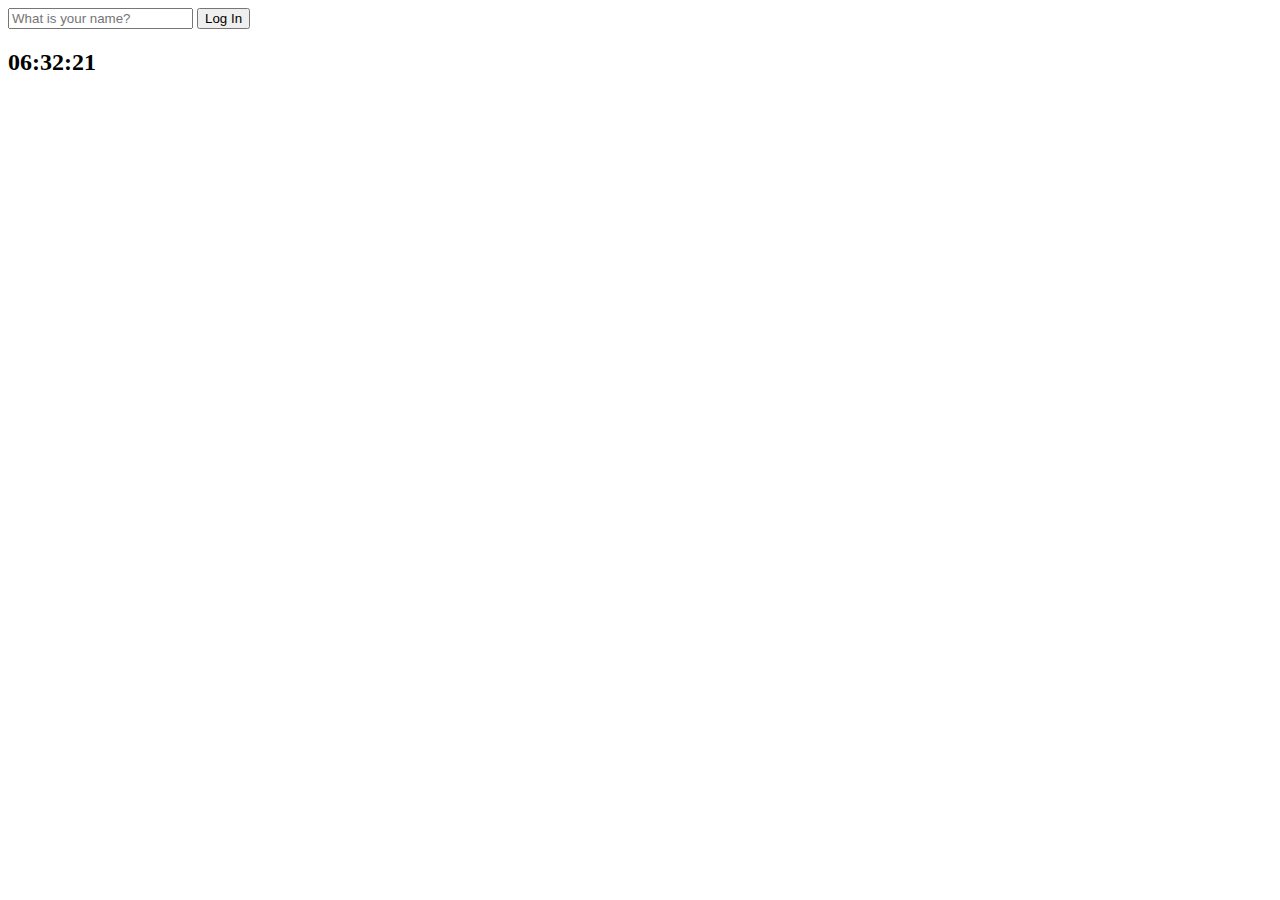
==== Chrome app/index.html @ e86e2741 "create clock and input username" ====
<!DOCTYPE html>
<html lang="en">
  <head>
    <meta charset="UTF-8" />
    <meta http-equiv="X-UA-Compatible" content="IE=edge" />
    <meta name="viewport" content="width=device-width, initial-scale=1.0" />
    <link rel="stylesheet" href="CSS/style.css" />

    <title>Document</title>
  </head>
  <body>
    <form class="hidden" id="login-form">
      <input
        required
        maxlength="15"
        type="text"
        placeholder="What is your name?"
      />
      <input type="submit" value="Log In" />
    </form>
    <h1 class="hidden" id="greeting"></h1>
    <h2 id="clock">00:00:00</h2>

    <script src="js/greetings.js"></script>
    <script src="js/clock.js"></script>
  </body>
</html>
---- Chrome app/CSS/style.css ----
.hidden {
  display: none;
}
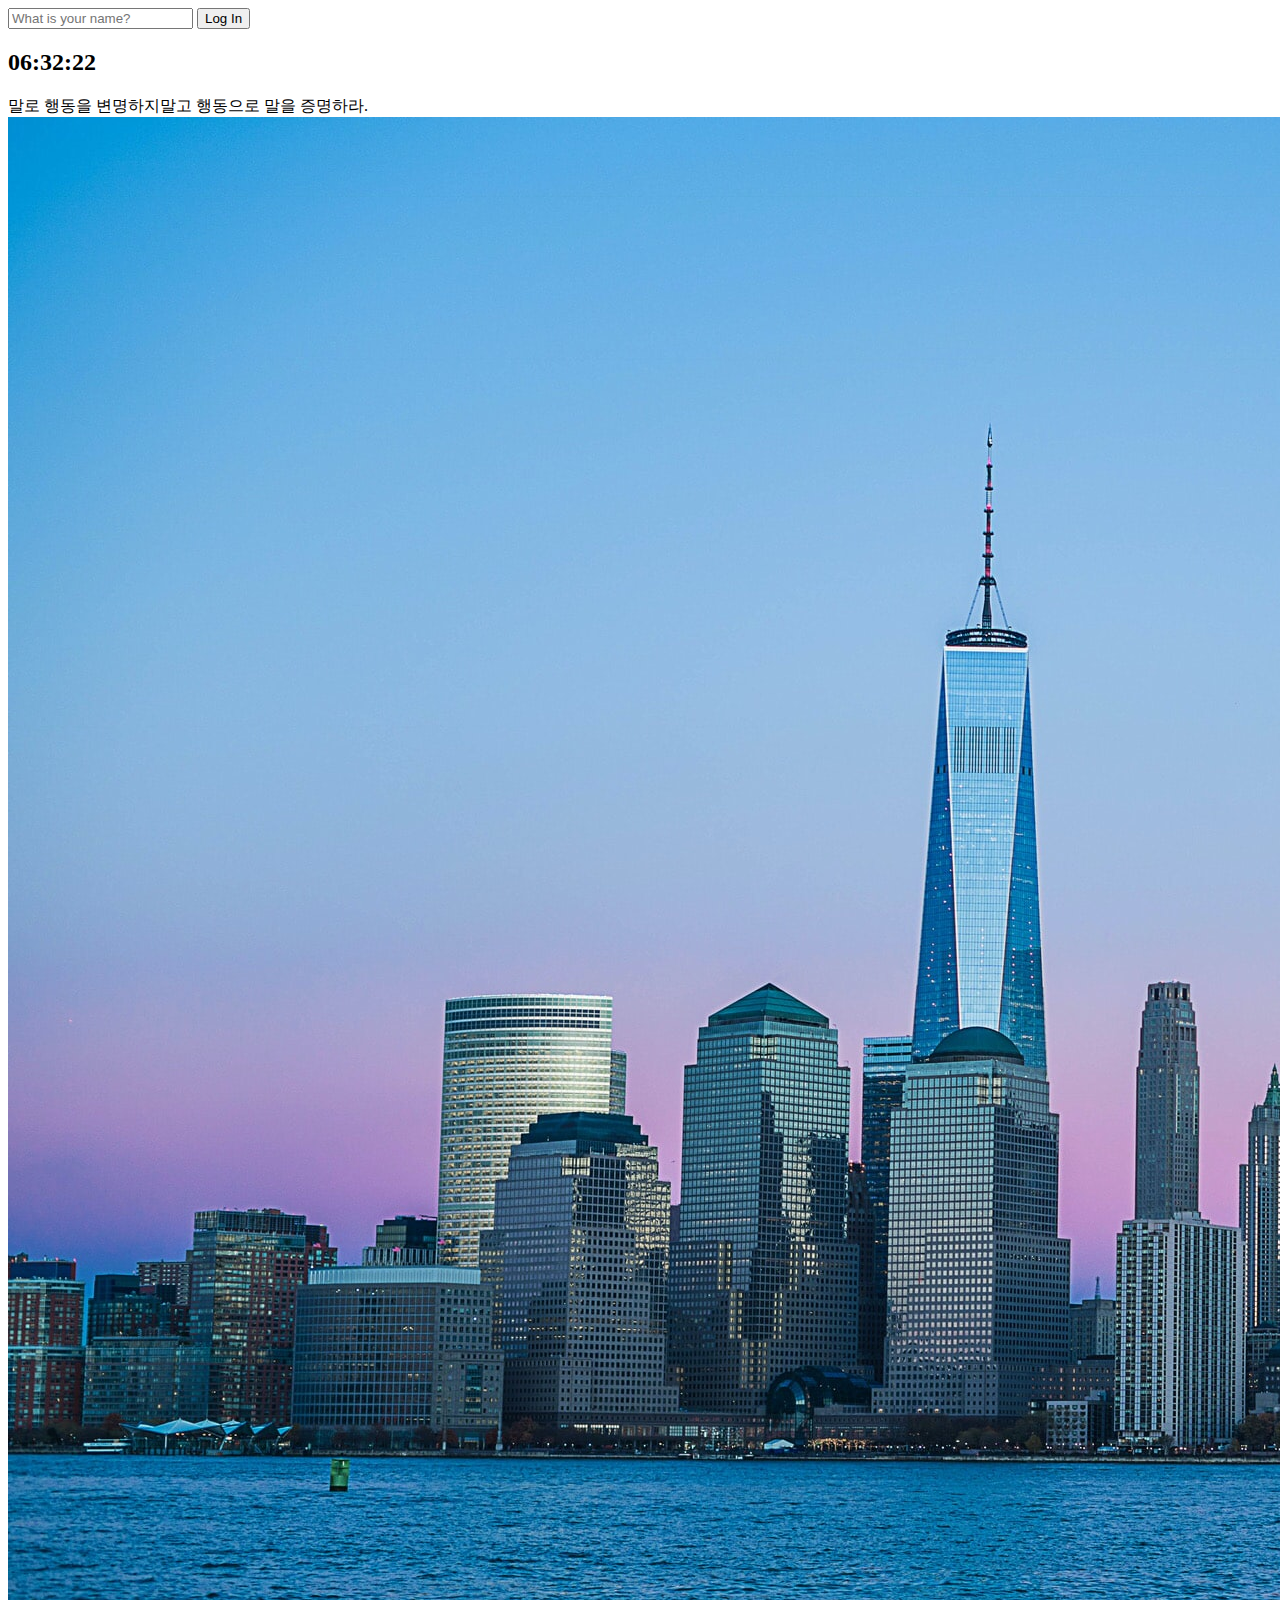
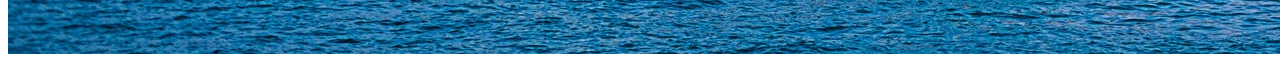
==== commit f2311a9a: "Quotes and backgroud" ====
--- a/Chrome app/index.html
+++ b/Chrome app/index.html
@@ -18,10 +18,18 @@
       />
       <input type="submit" value="Log In" />
     </form>
+
+    <h2 id="clock">00:00:00</h2>
     <h1 class="hidden" id="greeting"></h1>
-    <h2 id="clock">00:00:00</h2>
+
+    <div id="quote">
+      <span></span>
+      <span></span>
+    </div>
 
     <script src="js/greetings.js"></script>
     <script src="js/clock.js"></script>
+    <script src="js/quotes.js"></script>
+    <script src="js/background.js"></script>
   </body>
 </html>
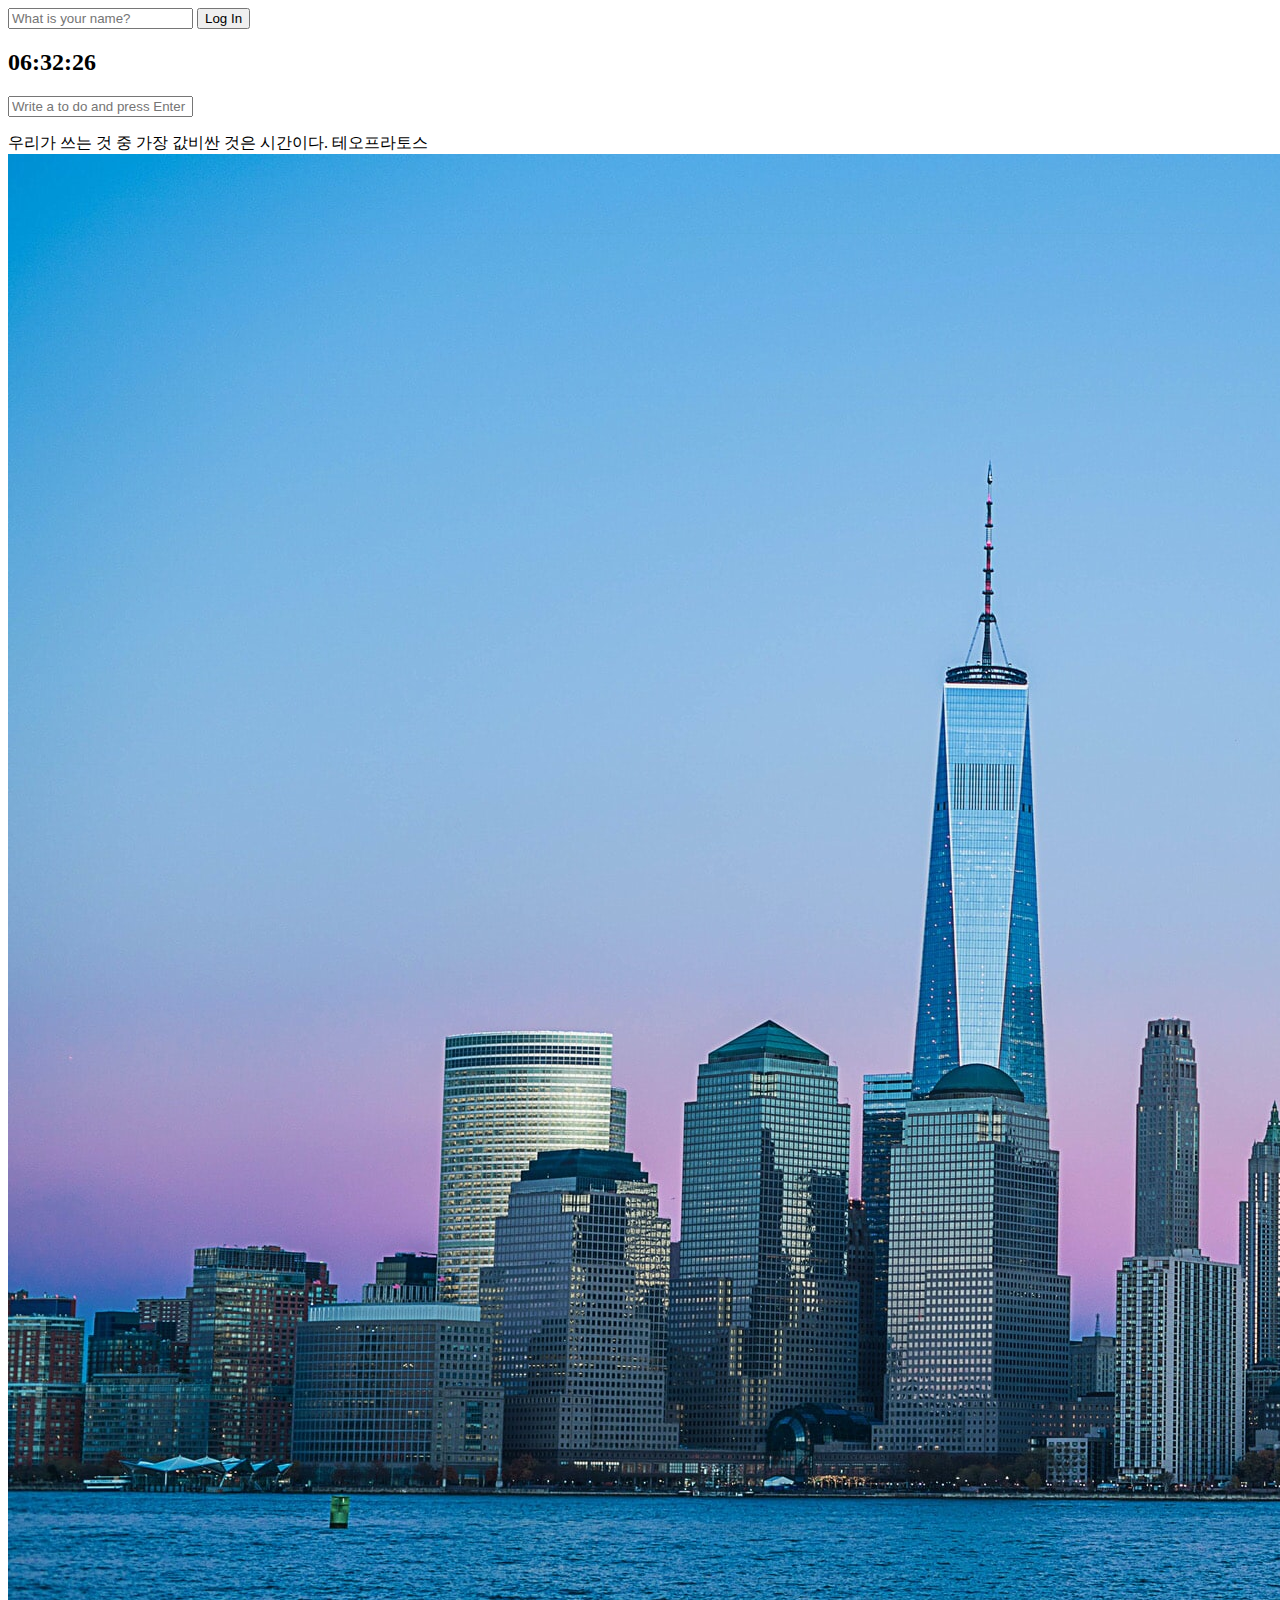
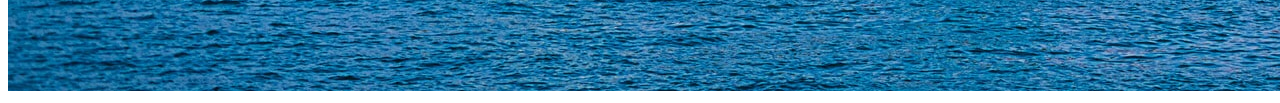
==== commit f34b758e: "toDo리스트 기능 추가" ====
--- a/Chrome app/index.html
+++ b/Chrome app/index.html
@@ -22,6 +22,11 @@
     <h2 id="clock">00:00:00</h2>
     <h1 class="hidden" id="greeting"></h1>
 
+    <form id="todo-form">
+      <input type="text" placeholder="Write a to do and press Enter" required />
+    </form>
+    <ul id="todo-list"></ul>
+
     <div id="quote">
       <span></span>
       <span></span>
@@ -31,5 +36,6 @@
     <script src="js/clock.js"></script>
     <script src="js/quotes.js"></script>
     <script src="js/background.js"></script>
+    <script src="js/todo.js"></script>
   </body>
 </html>
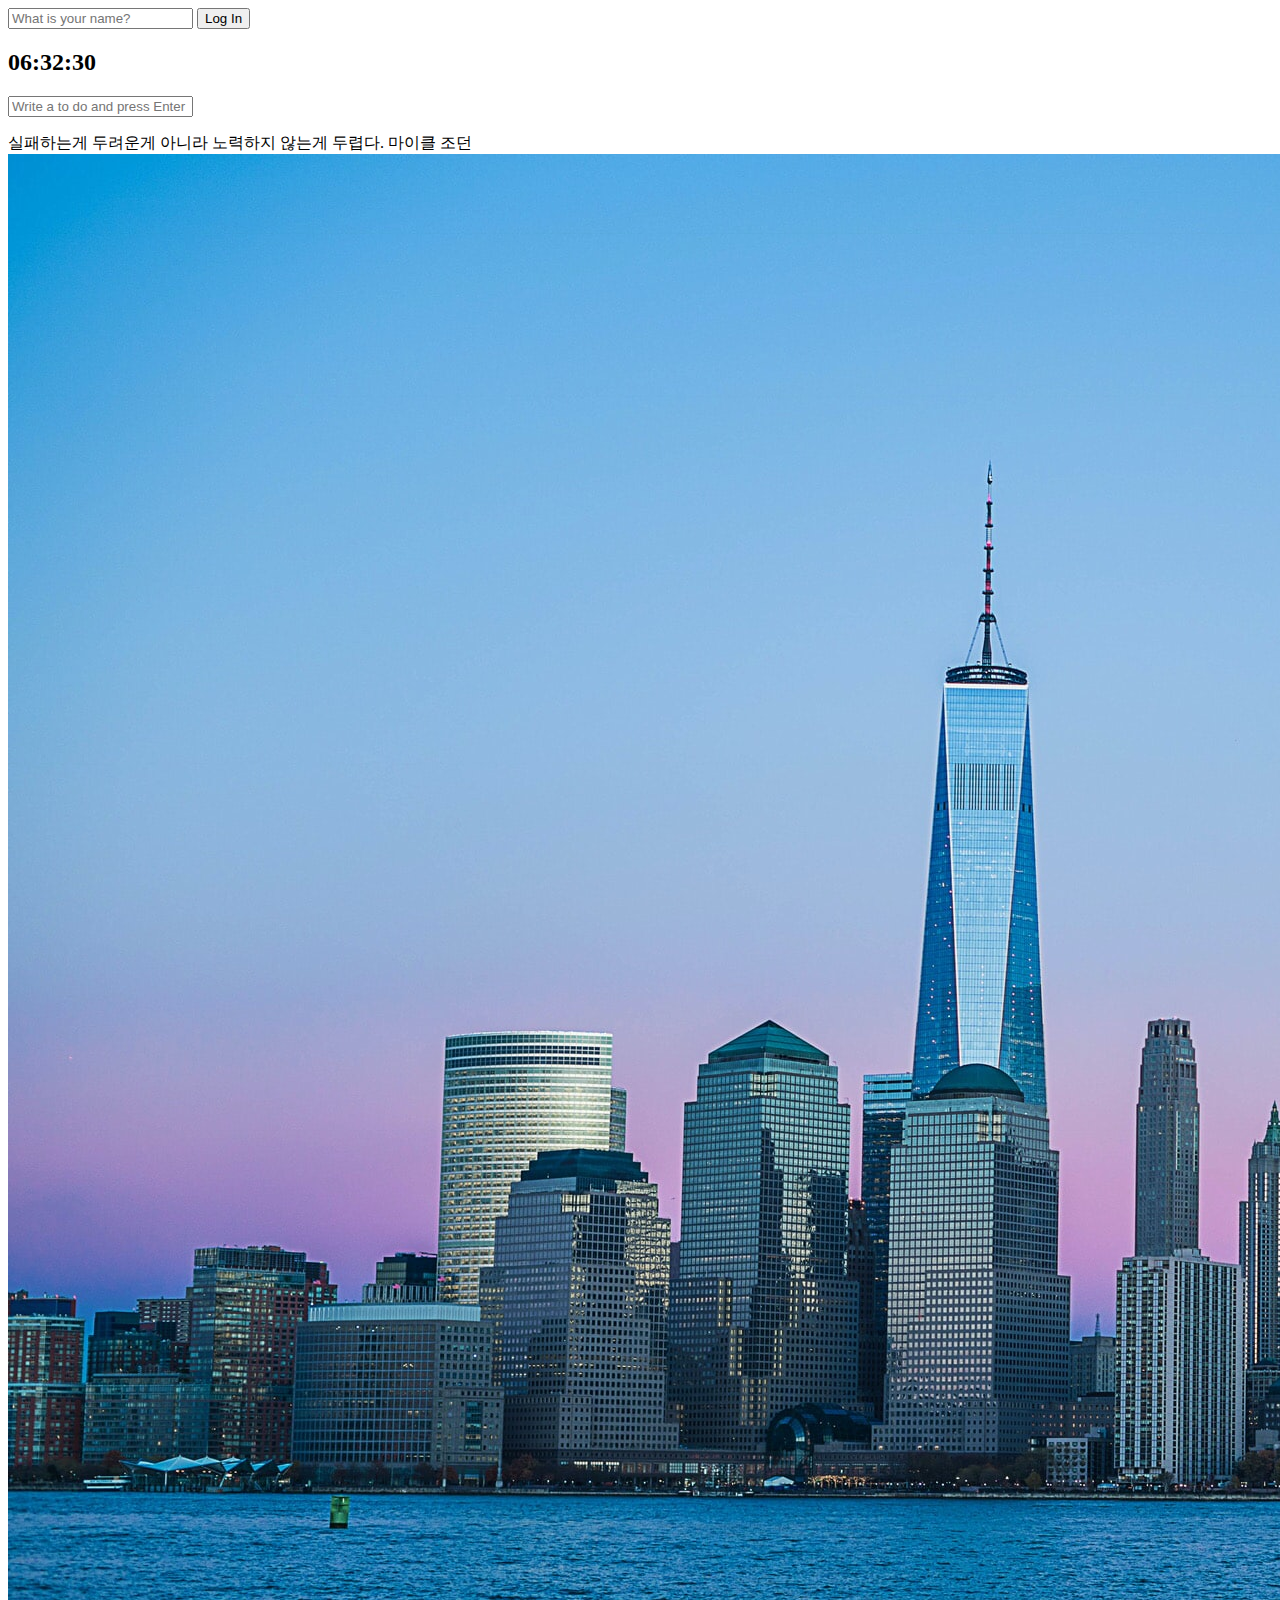
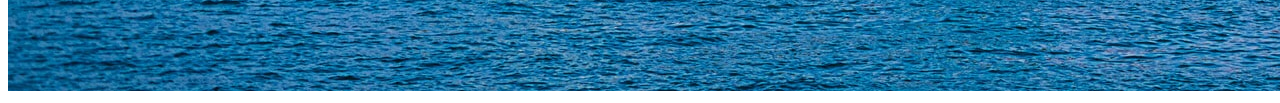
==== commit e3d9044c: "날씨 api를 사용한 위치에따른 날씨정보 업데이트" ====
--- a/Chrome app/index.html
+++ b/Chrome app/index.html
@@ -32,10 +32,16 @@
       <span></span>
     </div>
 
+    <div id="weather">
+      <span></span>
+      <span></span>
+    </div>
+
     <script src="js/greetings.js"></script>
     <script src="js/clock.js"></script>
     <script src="js/quotes.js"></script>
     <script src="js/background.js"></script>
     <script src="js/todo.js"></script>
+    <script src="js/weather.js"></script>
   </body>
 </html>
